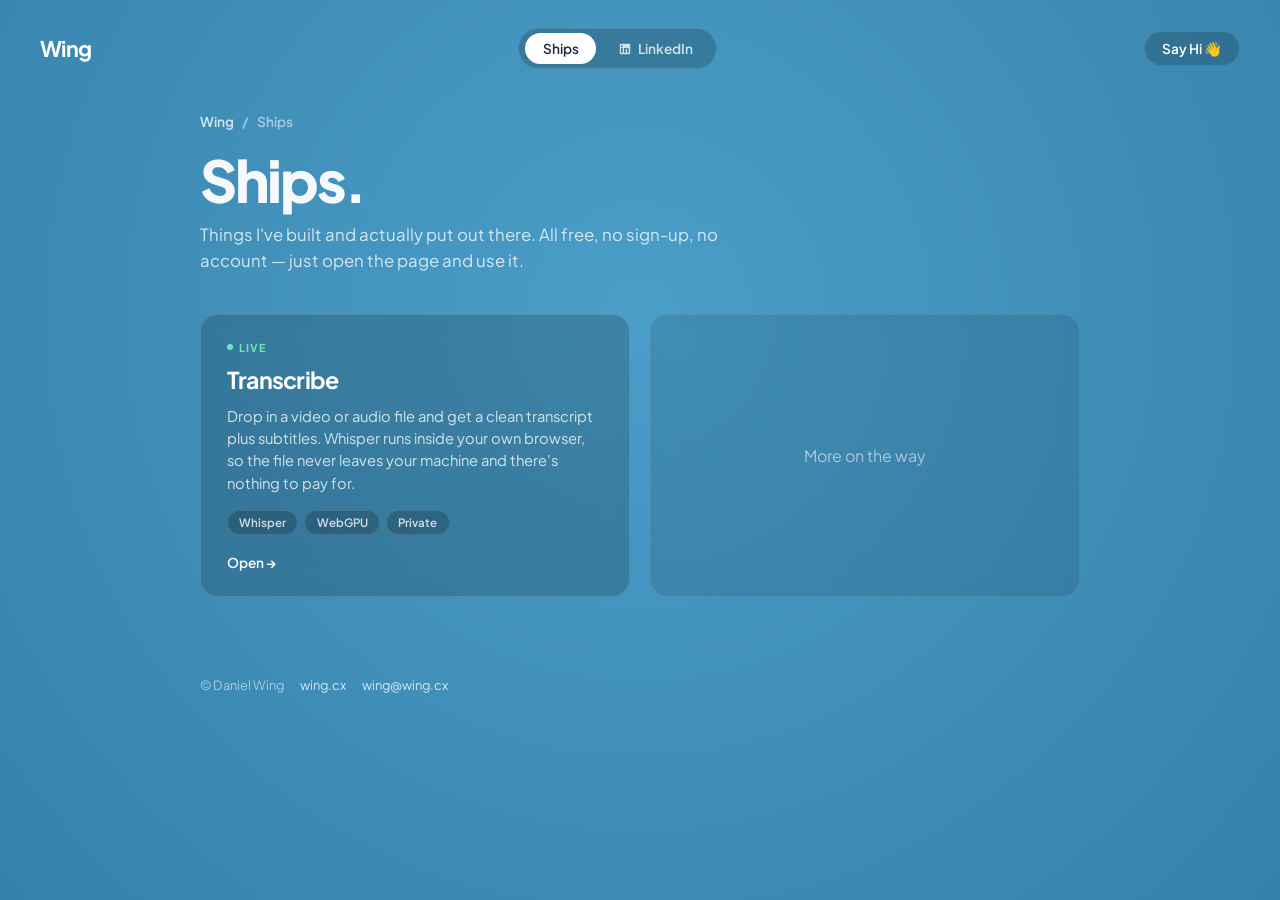
==== ships/index.html @ 35bdbf2f "Add /ships and Transcribe, the first one Introduces /ships as the shelf for shipped projects, and Tr" ====
<!DOCTYPE html>
<html lang="en">
<head>
  <meta charset="UTF-8" />
  <meta name="viewport" content="width=device-width, initial-scale=1.0" />
  <title>Ships — wing.cx</title>
  <meta name="description" content="Small, free tools Daniel Wing has built and shipped. No sign-ups, no accounts, no cost." />
  <link rel="canonical" href="https://wing.cx/ships" />
  <meta name="theme-color" content="#3681ab" />

  <link rel="icon" href="/favicon.svg" type="image/svg+xml" />
  <link rel="icon" href="/favicon-32.png" sizes="32x32" type="image/png" />
  <link rel="apple-touch-icon" href="/apple-touch-icon.png" />

  <meta property="og:type" content="website" />
  <meta property="og:site_name" content="wing.cx" />
  <meta property="og:url" content="https://wing.cx/ships" />
  <meta property="og:title" content="Ships — things I've built and put out there" />
  <meta property="og:description" content="Small, free tools Daniel Wing has built and shipped. No sign-ups, no accounts, no cost." />
  <meta property="og:image" content="https://wing.cx/og-image.jpg" />

  <link rel="preconnect" href="https://fonts.googleapis.com">
  <link rel="preconnect" href="https://fonts.gstatic.com" crossorigin>
  <link href="https://fonts.googleapis.com/css2?family=Plus+Jakarta+Sans:wght@400;500;600;700;800;900&display=swap" rel="stylesheet">
  <link rel="stylesheet" href="/assets/site.css">

  <style>
    .ships-grid {
      display: grid;
      grid-template-columns: repeat(auto-fill, minmax(300px, 1fr));
      gap: 1.25rem;
    }

    .ship-card {
      background: var(--panel-bg);
      border: 1px solid var(--pill-border);
      border-radius: var(--radius-panel);
      backdrop-filter: blur(12px);
      -webkit-backdrop-filter: blur(12px);
      padding: 1.6rem;
      text-decoration: none;
      color: inherit;
      display: flex;
      flex-direction: column;
      gap: 0.7rem;
      transition: all 0.2s ease;
    }

    a.ship-card:hover {
      transform: translateY(-3px);
      background: var(--pill-bg-hover);
      border-color: var(--border-strong);
    }

    .ship-card.is-empty {
      border-style: dashed;
      background: var(--panel-bg-soft);
      cursor: default;
      justify-content: center;
      align-items: center;
      text-align: center;
      min-height: 180px;
      color: var(--text-faint);
    }

    .ship-status {
      font-size: 0.68rem;
      font-weight: 700;
      letter-spacing: 0.1em;
      text-transform: uppercase;
      color: var(--ok);
      display: inline-flex;
      align-items: center;
      gap: 0.4rem;
    }

    .ship-status::before {
      content: '';
      width: 6px;
      height: 6px;
      border-radius: 50%;
      background: var(--ok);
    }

    .ship-name {
      font-size: 1.45rem;
      font-weight: 700;
      letter-spacing: -0.03em;
    }

    .ship-desc {
      font-size: 0.92rem;
      line-height: 1.5;
      color: var(--text-muted);
      flex-grow: 1;
    }

    .ship-tags {
      display: flex;
      flex-wrap: wrap;
      gap: 0.4rem;
      margin-top: 0.3rem;
    }

    .tag {
      font-size: 0.72rem;
      font-weight: 600;
      color: var(--text-muted);
      background: rgba(0, 0, 0, 0.2);
      border: 1px solid var(--pill-border);
      padding: 0.25rem 0.7rem;
      border-radius: var(--radius-pill);
    }

    .ship-open {
      font-size: 0.85rem;
      font-weight: 600;
      color: #ffffff;
      margin-top: 0.5rem;
    }

    a.ship-card:hover .ship-open .arrow {
      display: inline-block;
      transform: translateX(3px);
    }

    .ship-open .arrow { transition: transform 0.2s ease; }
  </style>
</head>
<body>

  <header class="site-header">
    <a href="/" class="brand">Wing</a>

    <nav class="nav-pill-center">
      <a href="/ships" class="nav-item is-active">Ships</a>
      <a href="https://www.linkedin.com/in/daniel-wing" target="_blank" rel="noopener noreferrer" class="nav-item">
        <svg viewBox="0 0 24 24">
          <path d="M19 3a2 2 0 0 1 2 2v14a2 2 0 0 1-2 2H5a2 2 0 0 1-2-2V5a2 2 0 0 1 2-2h14m-.5 15.5v-5.3a3.26 3.26 0 0 0-3.26-3.26c-.85 0-1.84.52-2.28 1.3v-1.11h-2.79v8.37h2.79v-4.93c0-.77.62-1.4 1.39-1.4a1.4 1.4 0 0 1 1.4 1.4v4.93h2.75M6.46 8.76a1.65 1.65 0 1 0 0-3.3 1.65 1.65 0 0 0 0 3.3m1.39 9.74v-8.37H5.07v8.37h2.78z"/>
        </svg>
        LinkedIn
      </a>
    </nav>

    <div class="nav-actions">
      <a href="mailto:wing@wing.cx" class="btn-sayhi">Say Hi 👋</a>
    </div>
  </header>

  <main class="page">
    <p class="breadcrumb"><a href="/">Wing</a> <span>/</span> <span>Ships</span></p>

    <h1 class="page-title">Ships.</h1>
    <p class="page-lede">
      Things I've built and actually put out there. All free, no sign-up, no account —
      just open the page and use it.
    </p>

    <div class="ships-grid">

      <a href="/ships/transcribe" class="ship-card">
        <span class="ship-status">Live</span>
        <h2 class="ship-name">Transcribe</h2>
        <p class="ship-desc">
          Drop in a video or audio file and get a clean transcript plus subtitles.
          Whisper runs inside your own browser, so the file never leaves your machine
          and there's nothing to pay for.
        </p>
        <div class="ship-tags">
          <span class="tag">Whisper</span>
          <span class="tag">WebGPU</span>
          <span class="tag">Private</span>
        </div>
        <p class="ship-open">Open <span class="arrow">→</span></p>
      </a>

      <div class="ship-card is-empty">
        <p>More on the way</p>
      </div>

    </div>
  </main>

  <footer class="site-footer">
    <span>© Daniel Wing</span>
    <a href="/">wing.cx</a>
    <a href="mailto:wing@wing.cx">wing@wing.cx</a>
  </footer>

</body>
</html>
---- assets/site.css ----
/* wing.cx shared shell — tokens, page chrome, and the pill/panel idiom.
   The homepage keeps its own inline CSS; this file dresses /ships and
   everything that lives under it. Keep the tokens below in sync with
   index.html if the palette ever moves. */

:root {
  --bg-top: #4a9ec8;
  --bg-bottom: #3681ab;

  --text-main: #ffffff;
  --text-muted: rgba(255, 255, 255, 0.78);
  --text-faint: rgba(255, 255, 255, 0.55);

  --pill-bg: rgba(0, 0, 0, 0.18);
  --pill-border: rgba(255, 255, 255, 0.12);
  --pill-bg-hover: rgba(0, 0, 0, 0.26);
  --border-strong: rgba(255, 255, 255, 0.25);

  --panel-bg: rgba(0, 0, 0, 0.16);
  --panel-bg-soft: rgba(0, 0, 0, 0.10);
  --ink: #111827;

  --ok: #6ee7b7;
  --warn: #fcd34d;
  --bad: #fca5a5;

  --radius-panel: 18px;
  --radius-pill: 9999px;
}

* {
  box-sizing: border-box;
  margin: 0;
  padding: 0;
}

body {
  background: var(--bg-bottom);
  color: var(--text-main);
  font-family: 'Plus Jakarta Sans', -apple-system, BlinkMacSystemFont, sans-serif;
  min-height: 100vh;
  overflow-x: hidden;
  -webkit-font-smoothing: antialiased;
}

/* Fixed so the gradient doesn't stretch or tile on long, scrolling pages. */
body::before {
  content: '';
  position: fixed;
  inset: 0;
  background: radial-gradient(circle at 50% 35%, var(--bg-top) 0%, var(--bg-bottom) 100%);
  z-index: -1;
}

a { color: inherit; }

/* ---------- Header ---------- */

.site-header {
  position: relative;
  z-index: 20;
  width: 100%;
  padding: 1.75rem 2.5rem;
  display: flex;
  justify-content: space-between;
  align-items: center;
  gap: 1rem;
}

.brand {
  font-weight: 700;
  font-size: 1.35rem;
  color: var(--text-main);
  text-decoration: none;
  letter-spacing: -0.03em;
}

.nav-pill-center {
  display: flex;
  background: var(--pill-bg);
  backdrop-filter: blur(12px);
  -webkit-backdrop-filter: blur(12px);
  border: 1px solid var(--pill-border);
  border-radius: var(--radius-pill);
  padding: 4px 6px;
  align-items: center;
  gap: 4px;
}

.nav-item {
  color: var(--text-muted);
  text-decoration: none;
  font-size: 0.85rem;
  font-weight: 600;
  padding: 0.45rem 1.1rem;
  border-radius: var(--radius-pill);
  transition: all 0.2s ease;
  display: inline-flex;
  align-items: center;
  gap: 0.35rem;
}

.nav-item:hover { color: #ffffff; }

.nav-item.is-active {
  background: #ffffff;
  color: #1e293b;
}

.nav-item svg {
  width: 14px;
  height: 14px;
  fill: currentColor;
}

.nav-actions {
  display: flex;
  align-items: center;
  gap: 0.75rem;
}

.btn-sayhi {
  background: var(--pill-bg);
  border: 1px solid var(--pill-border);
  color: var(--text-main);
  padding: 0.5rem 1.1rem;
  border-radius: var(--radius-pill);
  font-size: 0.85rem;
  font-weight: 600;
  text-decoration: none;
  backdrop-filter: blur(8px);
  transition: all 0.2s ease;
  white-space: nowrap;
}

.btn-sayhi:hover { background: rgba(255, 255, 255, 0.12); }

/* ---------- Page shell ---------- */

.page {
  max-width: 960px;
  margin: 0 auto;
  padding: 1rem 2.5rem 5rem 2.5rem;
}

.breadcrumb {
  font-size: 0.85rem;
  font-weight: 600;
  color: var(--text-faint);
  margin-bottom: 1.25rem;
  display: flex;
  align-items: center;
  gap: 0.5rem;
}

.breadcrumb a {
  color: var(--text-muted);
  text-decoration: none;
  transition: color 0.2s ease;
}

.breadcrumb a:hover { color: #ffffff; }

.page-title {
  font-size: clamp(2.4rem, 5vw, 3.6rem);
  font-weight: 800;
  line-height: 1.04;
  letter-spacing: -0.04em;
  color: rgba(255, 255, 255, 0.95);
  margin-bottom: 0.75rem;
}

.page-lede {
  font-size: 1.05rem;
  line-height: 1.55;
  color: var(--text-muted);
  max-width: 560px;
  margin-bottom: 2.5rem;
}

/* ---------- Panels ---------- */

.panel {
  background: var(--panel-bg);
  border: 1px solid var(--pill-border);
  border-radius: var(--radius-panel);
  backdrop-filter: blur(12px);
  -webkit-backdrop-filter: blur(12px);
  padding: 1.5rem;
}

.section-label {
  font-size: 0.72rem;
  font-weight: 700;
  letter-spacing: 0.1em;
  text-transform: uppercase;
  color: var(--text-faint);
  margin-bottom: 0.9rem;
}

/* ---------- Buttons ---------- */

.btn-primary {
  background: rgba(255, 255, 255, 0.95);
  color: var(--ink);
  border: none;
  padding: 0.75rem 1.5rem;
  border-radius: var(--radius-pill);
  font-family: inherit;
  font-weight: 600;
  font-size: 0.9rem;
  text-decoration: none;
  cursor: pointer;
  transition: all 0.2s ease;
  display: inline-flex;
  align-items: center;
  justify-content: center;
  gap: 0.45rem;
}

.btn-primary:hover:not(:disabled) {
  background: #ffffff;
  transform: translateY(-1px);
}

.btn-primary:disabled {
  opacity: 0.45;
  cursor: not-allowed;
}

.btn-secondary {
  background: var(--pill-bg);
  border: 1px solid var(--pill-border);
  color: #ffffff;
  padding: 0.7rem 1.3rem;
  border-radius: var(--radius-pill);
  font-family: inherit;
  font-weight: 600;
  font-size: 0.88rem;
  text-decoration: none;
  cursor: pointer;
  backdrop-filter: blur(8px);
  transition: all 0.2s ease;
  display: inline-flex;
  align-items: center;
  justify-content: center;
  gap: 0.45rem;
}

.btn-secondary:hover:not(:disabled) {
  background: var(--pill-bg-hover);
  border-color: var(--border-strong);
}

.btn-secondary:disabled {
  opacity: 0.4;
  cursor: not-allowed;
}

.btn-secondary svg,
.btn-primary svg {
  width: 15px;
  height: 15px;
  fill: currentColor;
}

/* ---------- Footer ---------- */

.site-footer {
  max-width: 960px;
  margin: 0 auto;
  padding: 0 2.5rem 3rem 2.5rem;
  font-size: 0.8rem;
  color: var(--text-faint);
  display: flex;
  gap: 1rem;
  flex-wrap: wrap;
  align-items: center;
}

.site-footer a {
  color: var(--text-muted);
  text-decoration: none;
}

.site-footer a:hover { color: #ffffff; }

@media (max-width: 900px) {
  .site-header { padding: 1.25rem 1.25rem; }
  .nav-pill-center { display: none; }
  .page { padding: 0.5rem 1.25rem 4rem 1.25rem; }
  .site-footer { padding: 0 1.25rem 2.5rem 1.25rem; }
  .panel { padding: 1.15rem; }
}
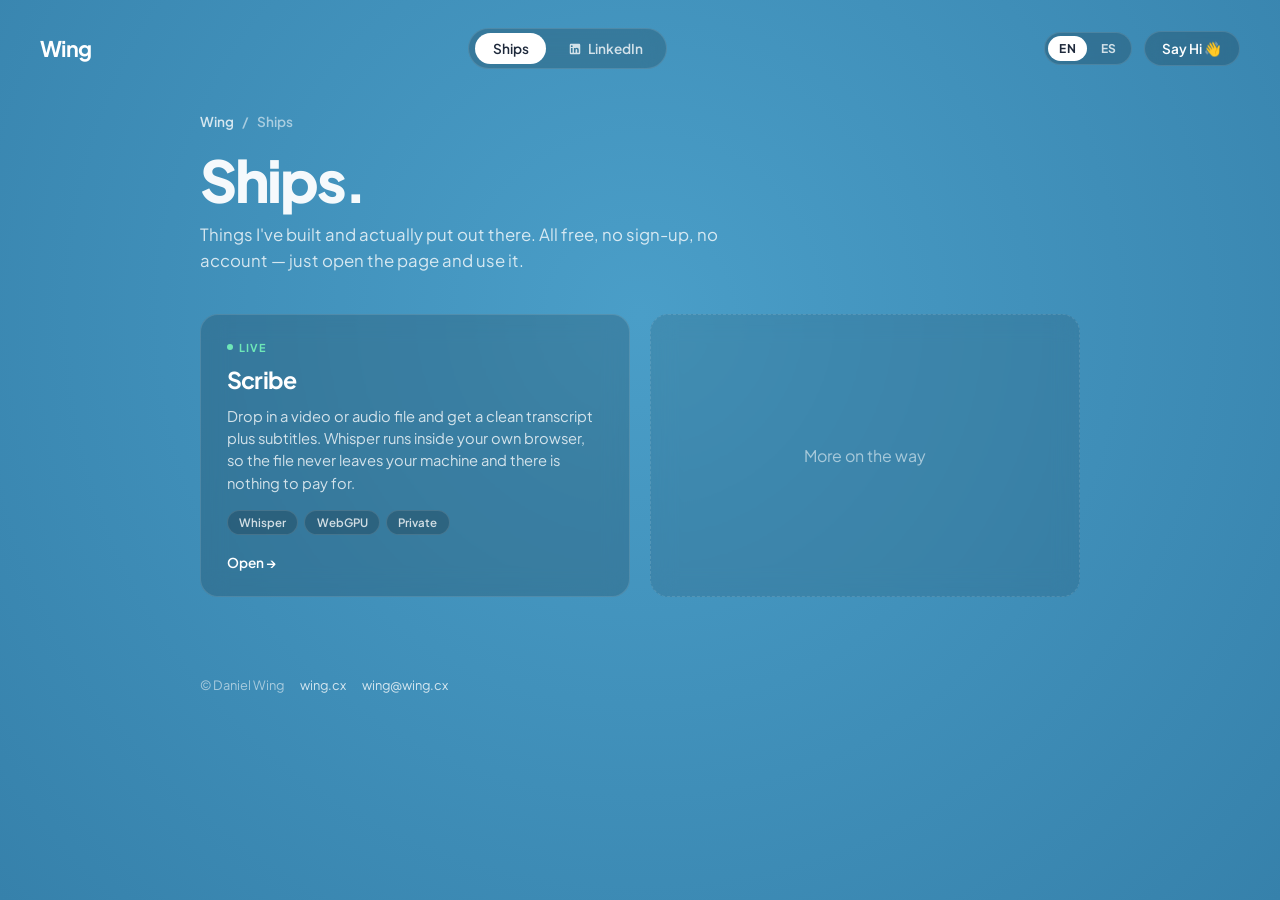
==== commit b7eb57f8: "Rename to Scribe, add Spanish, and pin the header Three changes.  The tool is now Scribe rather than" ====
--- a/ships/index.html
+++ b/ships/index.html
@@ -6,6 +6,8 @@
   <title>Ships — wing.cx</title>
   <meta name="description" content="Small, free tools Daniel Wing has built and shipped. No sign-ups, no accounts, no cost." />
   <link rel="canonical" href="https://wing.cx/ships" />
+  <link rel="alternate" hreflang="en" href="https://wing.cx/ships?lang=en" />
+  <link rel="alternate" hreflang="es" href="https://wing.cx/ships?lang=es" />
   <meta name="theme-color" content="#3681ab" />
 
   <link rel="icon" href="/favicon.svg" type="image/svg+xml" />
@@ -23,6 +25,8 @@
   <link rel="preconnect" href="https://fonts.gstatic.com" crossorigin>
   <link href="https://fonts.googleapis.com/css2?family=Plus+Jakarta+Sans:wght@400;500;600;700;800;900&display=swap" rel="stylesheet">
   <link rel="stylesheet" href="/assets/site.css">
+  <script src="/assets/i18n.js" defer></script>
+  <script src="/assets/site.js" defer></script>
 
   <style>
     .ships-grid {
@@ -133,35 +137,39 @@
     <a href="/" class="brand">Wing</a>
 
     <nav class="nav-pill-center">
-      <a href="/ships" class="nav-item is-active">Ships</a>
+      <a href="/ships" class="nav-item is-active" data-i18n="nav.ships">Ships</a>
       <a href="https://www.linkedin.com/in/daniel-wing" target="_blank" rel="noopener noreferrer" class="nav-item">
         <svg viewBox="0 0 24 24">
           <path d="M19 3a2 2 0 0 1 2 2v14a2 2 0 0 1-2 2H5a2 2 0 0 1-2-2V5a2 2 0 0 1 2-2h14m-.5 15.5v-5.3a3.26 3.26 0 0 0-3.26-3.26c-.85 0-1.84.52-2.28 1.3v-1.11h-2.79v8.37h2.79v-4.93c0-.77.62-1.4 1.39-1.4a1.4 1.4 0 0 1 1.4 1.4v4.93h2.75M6.46 8.76a1.65 1.65 0 1 0 0-3.3 1.65 1.65 0 0 0 0 3.3m1.39 9.74v-8.37H5.07v8.37h2.78z"/>
         </svg>
-        LinkedIn
+        <span data-i18n="nav.linkedin">LinkedIn</span>
       </a>
     </nav>
 
     <div class="nav-actions">
-      <a href="mailto:wing@wing.cx" class="btn-sayhi">Say Hi 👋</a>
+      <div class="lang-toggle" role="group" data-i18n-label="lang.label" aria-label="Language">
+        <button type="button" class="lang-opt" data-lang="en">EN</button>
+        <button type="button" class="lang-opt" data-lang="es">ES</button>
+      </div>
+      <a href="mailto:wing@wing.cx" class="btn-sayhi"><span class="sayhi-text" data-i18n="nav.sayhi">Say Hi</span> <span aria-hidden="true">👋</span></a>
     </div>
   </header>
 
   <main class="page">
-    <p class="breadcrumb"><a href="/">Wing</a> <span>/</span> <span>Ships</span></p>
+    <p class="breadcrumb"><a href="/">Wing</a> <span>/</span> <span data-i18n="nav.ships">Ships</span></p>
 
-    <h1 class="page-title">Ships.</h1>
-    <p class="page-lede">
+    <h1 class="page-title" data-i18n="ships.h1">Ships.</h1>
+    <p class="page-lede" data-i18n="ships.lede">
       Things I've built and actually put out there. All free, no sign-up, no account —
       just open the page and use it.
     </p>
 
     <div class="ships-grid">
 
-      <a href="/ships/transcribe" class="ship-card">
-        <span class="ship-status">Live</span>
-        <h2 class="ship-name">Transcribe</h2>
-        <p class="ship-desc">
+      <a href="/ships/scribe" class="ship-card">
+        <span class="ship-status" data-i18n="ships.status.live">Live</span>
+        <h2 class="ship-name" data-i18n="ships.scribe.name">Scribe</h2>
+        <p class="ship-desc" data-i18n="ships.scribe.desc">
           Drop in a video or audio file and get a clean transcript plus subtitles.
           Whisper runs inside your own browser, so the file never leaves your machine
           and there's nothing to pay for.
@@ -169,20 +177,20 @@
         <div class="ship-tags">
           <span class="tag">Whisper</span>
           <span class="tag">WebGPU</span>
-          <span class="tag">Private</span>
+          <span class="tag" data-i18n="ships.scribe.tag3">Private</span>
         </div>
-        <p class="ship-open">Open <span class="arrow">→</span></p>
+        <p class="ship-open"><span data-i18n="ships.open">Open</span> <span class="arrow">→</span></p>
       </a>
 
       <div class="ship-card is-empty">
-        <p>More on the way</p>
+        <p data-i18n="ships.more">More on the way</p>
       </div>
 
     </div>
   </main>
 
   <footer class="site-footer">
-    <span>© Daniel Wing</span>
+    <span data-i18n="footer.copyright">© Daniel Wing</span>
     <a href="/">wing.cx</a>
     <a href="mailto:wing@wing.cx">wing@wing.cx</a>
   </footer>
--- a/assets/site.css
+++ b/assets/site.css
@@ -56,15 +56,29 @@
 
 /* ---------- Header ---------- */
 
+/* Pinned, so navigation is reachable from anywhere on a long page without
+   scrolling back to the top. The blur only appears once the page has moved,
+   otherwise it sits as a visible band over the hero. */
 .site-header {
-  position: relative;
-  z-index: 20;
+  position: sticky;
+  top: 0;
+  z-index: 40;
   width: 100%;
   padding: 1.75rem 2.5rem;
   display: flex;
   justify-content: space-between;
   align-items: center;
   gap: 1rem;
+  transition: background 0.25s ease, backdrop-filter 0.25s ease, padding 0.25s ease;
+}
+
+.site-header.is-stuck {
+  background: rgba(38, 96, 128, 0.72);
+  backdrop-filter: blur(14px) saturate(140%);
+  -webkit-backdrop-filter: blur(14px) saturate(140%);
+  border-bottom: 1px solid rgba(255, 255, 255, 0.10);
+  padding-top: 0.9rem;
+  padding-bottom: 0.9rem;
 }
 
 .brand {
@@ -134,6 +148,40 @@
 }
 
 .btn-sayhi:hover { background: rgba(255, 255, 255, 0.12); }
+
+/* ---------- Language toggle ---------- */
+
+.lang-toggle {
+  display: inline-flex;
+  gap: 2px;
+  background: var(--pill-bg);
+  border: 1px solid var(--pill-border);
+  border-radius: var(--radius-pill);
+  padding: 3px;
+  backdrop-filter: blur(8px);
+  -webkit-backdrop-filter: blur(8px);
+}
+
+.lang-opt {
+  background: transparent;
+  border: none;
+  color: var(--text-muted);
+  font-family: inherit;
+  font-size: 0.75rem;
+  font-weight: 700;
+  letter-spacing: 0.04em;
+  padding: 0.32rem 0.7rem;
+  border-radius: var(--radius-pill);
+  cursor: pointer;
+  transition: all 0.2s ease;
+}
+
+.lang-opt:hover { color: #ffffff; }
+
+.lang-opt.is-active {
+  background: #ffffff;
+  color: #1e293b;
+}
 
 /* ---------- Page shell ---------- */
 
@@ -286,9 +334,28 @@
 .site-footer a:hover { color: #ffffff; }
 
 @media (max-width: 900px) {
-  .site-header { padding: 1.25rem 1.25rem; }
-  .nav-pill-center { display: none; }
+  .site-header { padding: 1.25rem 1rem; gap: 0.5rem; }
+  .site-header.is-stuck { padding-top: 0.7rem; padding-bottom: 0.7rem; }
+
+  /* Kept visible: with a pinned header this is the way back, so hiding it
+     would defeat the point. Trimmed down to fit instead. */
+  .nav-pill-center { padding: 3px 4px; gap: 2px; }
+  .nav-item { padding: 0.4rem 0.75rem; font-size: 0.8rem; }
+
+  .brand { font-size: 1.15rem; }
+  .btn-sayhi { padding: 0.45rem 0.8rem; font-size: 0.8rem; }
   .page { padding: 0.5rem 1.25rem 4rem 1.25rem; }
   .site-footer { padding: 0 1.25rem 2.5rem 1.25rem; }
   .panel { padding: 1.15rem; }
 }
+
+/* Below this width the three header groups no longer fit side by side.
+   Navigation and the language switch keep their labels; the two links that
+   also exist elsewhere on the page shrink to their icons. */
+@media (max-width: 620px) {
+  .nav-item > span { display: none; }
+  .nav-item svg { width: 16px; height: 16px; }
+  .sayhi-text { display: none; }
+  .btn-sayhi { padding: 0.45rem 0.7rem; }
+  .lang-opt { padding: 0.3rem 0.55rem; font-size: 0.72rem; }
+}
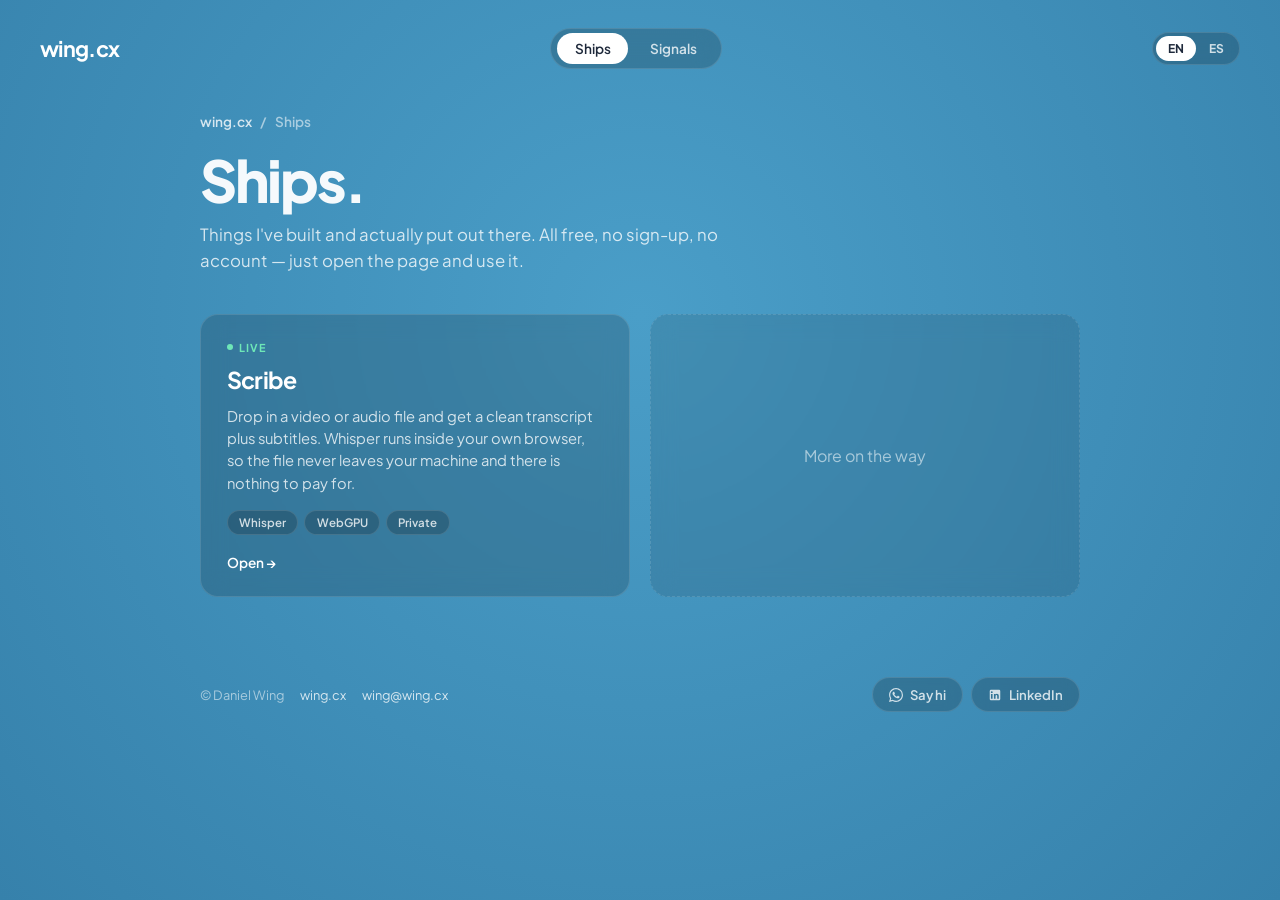
==== commit 3d119875: "Move contact out of the header and down the page The header carried five controls and needed a wrapp" ====
--- a/ships/index.html
+++ b/ships/index.html
@@ -28,122 +28,15 @@
   <script src="/assets/i18n.js" defer></script>
   <script src="/assets/site.js" defer></script>
 
-  <style>
-    .ships-grid {
-      display: grid;
-      grid-template-columns: repeat(auto-fill, minmax(300px, 1fr));
-      gap: 1.25rem;
-    }
-
-    .ship-card {
-      background: var(--panel-bg);
-      border: 1px solid var(--pill-border);
-      border-radius: var(--radius-panel);
-      backdrop-filter: blur(12px);
-      -webkit-backdrop-filter: blur(12px);
-      padding: 1.6rem;
-      text-decoration: none;
-      color: inherit;
-      display: flex;
-      flex-direction: column;
-      gap: 0.7rem;
-      transition: all 0.2s ease;
-    }
-
-    a.ship-card:hover {
-      transform: translateY(-3px);
-      background: var(--pill-bg-hover);
-      border-color: var(--border-strong);
-    }
-
-    .ship-card.is-empty {
-      border-style: dashed;
-      background: var(--panel-bg-soft);
-      cursor: default;
-      justify-content: center;
-      align-items: center;
-      text-align: center;
-      min-height: 180px;
-      color: var(--text-faint);
-    }
-
-    .ship-status {
-      font-size: 0.68rem;
-      font-weight: 700;
-      letter-spacing: 0.1em;
-      text-transform: uppercase;
-      color: var(--ok);
-      display: inline-flex;
-      align-items: center;
-      gap: 0.4rem;
-    }
-
-    .ship-status::before {
-      content: '';
-      width: 6px;
-      height: 6px;
-      border-radius: 50%;
-      background: var(--ok);
-    }
-
-    .ship-name {
-      font-size: 1.45rem;
-      font-weight: 700;
-      letter-spacing: -0.03em;
-    }
-
-    .ship-desc {
-      font-size: 0.92rem;
-      line-height: 1.5;
-      color: var(--text-muted);
-      flex-grow: 1;
-    }
-
-    .ship-tags {
-      display: flex;
-      flex-wrap: wrap;
-      gap: 0.4rem;
-      margin-top: 0.3rem;
-    }
-
-    .tag {
-      font-size: 0.72rem;
-      font-weight: 600;
-      color: var(--text-muted);
-      background: rgba(0, 0, 0, 0.2);
-      border: 1px solid var(--pill-border);
-      padding: 0.25rem 0.7rem;
-      border-radius: var(--radius-pill);
-    }
-
-    .ship-open {
-      font-size: 0.85rem;
-      font-weight: 600;
-      color: #ffffff;
-      margin-top: 0.5rem;
-    }
-
-    a.ship-card:hover .ship-open .arrow {
-      display: inline-block;
-      transform: translateX(3px);
-    }
-
-    .ship-open .arrow { transition: transform 0.2s ease; }
-  </style>
 </head>
 <body>
 
   <header class="site-header">
-    <a href="/" class="brand">Wing</a>
+    <a href="/" class="brand">wing.cx</a>
 
     <nav class="nav-pill-center">
       <a href="/ships" class="nav-item is-active" data-i18n="nav.ships">Ships</a>
-      <a href="https://www.linkedin.com/in/daniel-wing" target="_blank" rel="noopener noreferrer" class="nav-item">
-        <svg viewBox="0 0 24 24">
-          <path d="M19 3a2 2 0 0 1 2 2v14a2 2 0 0 1-2 2H5a2 2 0 0 1-2-2V5a2 2 0 0 1 2-2h14m-.5 15.5v-5.3a3.26 3.26 0 0 0-3.26-3.26c-.85 0-1.84.52-2.28 1.3v-1.11h-2.79v8.37h2.79v-4.93c0-.77.62-1.4 1.39-1.4a1.4 1.4 0 0 1 1.4 1.4v4.93h2.75M6.46 8.76a1.65 1.65 0 1 0 0-3.3 1.65 1.65 0 0 0 0 3.3m1.39 9.74v-8.37H5.07v8.37h2.78z"/>
-        </svg>
-        <span data-i18n="nav.linkedin">LinkedIn</span>
-      </a>
+      <a href="/signals" class="nav-item" data-i18n="nav.signals">Signals</a>
     </nav>
 
     <div class="nav-actions">
@@ -151,12 +44,11 @@
         <button type="button" class="lang-opt" data-lang="en">EN</button>
         <button type="button" class="lang-opt" data-lang="es">ES</button>
       </div>
-      <a href="mailto:wing@wing.cx" class="btn-sayhi"><span class="sayhi-text" data-i18n="nav.sayhi">Say Hi</span> <span aria-hidden="true">👋</span></a>
     </div>
   </header>
 
   <main class="page">
-    <p class="breadcrumb"><a href="/">Wing</a> <span>/</span> <span data-i18n="nav.ships">Ships</span></p>
+    <p class="breadcrumb"><a href="/">wing.cx</a> <span>/</span> <span data-i18n="nav.ships">Ships</span></p>
 
     <h1 class="page-title" data-i18n="ships.h1">Ships.</h1>
     <p class="page-lede" data-i18n="ships.lede">
@@ -164,25 +56,25 @@
       just open the page and use it.
     </p>
 
-    <div class="ships-grid">
+    <div class="card-grid">
 
-      <a href="/ships/scribe" class="ship-card">
-        <span class="ship-status" data-i18n="ships.status.live">Live</span>
-        <h2 class="ship-name" data-i18n="ships.scribe.name">Scribe</h2>
-        <p class="ship-desc" data-i18n="ships.scribe.desc">
+      <a href="/ships/scribe" class="card">
+        <span class="card-status" data-i18n="ships.status.live">Live</span>
+        <h2 class="card-name" data-i18n="ships.scribe.name">Scribe</h2>
+        <p class="card-desc" data-i18n="ships.scribe.desc">
           Drop in a video or audio file and get a clean transcript plus subtitles.
           Whisper runs inside your own browser, so the file never leaves your machine
           and there's nothing to pay for.
         </p>
-        <div class="ship-tags">
+        <div class="card-tags">
           <span class="tag">Whisper</span>
           <span class="tag">WebGPU</span>
           <span class="tag" data-i18n="ships.scribe.tag3">Private</span>
         </div>
-        <p class="ship-open"><span data-i18n="ships.open">Open</span> <span class="arrow">→</span></p>
+        <p class="card-open"><span data-i18n="ships.open">Open</span> <span class="arrow">→</span></p>
       </a>
 
-      <div class="ship-card is-empty">
+      <div class="card is-empty">
         <p data-i18n="ships.more">More on the way</p>
       </div>
 
@@ -193,6 +85,17 @@
     <span data-i18n="footer.copyright">© Daniel Wing</span>
     <a href="/">wing.cx</a>
     <a href="mailto:wing@wing.cx">wing@wing.cx</a>
+
+    <div class="footer-actions">
+      <a href="https://wa.me/REDACTED" target="_blank" rel="noopener noreferrer" class="btn-secondary btn-sm">
+          <svg viewBox="0 0 24 24" aria-hidden="true"><path d="M17.472 14.382c-.297-.149-1.758-.867-2.03-.967-.273-.099-.471-.148-.67.15-.197.297-.767.966-.94 1.164-.173.199-.347.223-.644.075-.297-.15-1.255-.463-2.39-1.475-.883-.788-1.48-1.761-1.653-2.059-.173-.297-.018-.458.13-.606.134-.133.298-.347.446-.52.149-.174.198-.298.298-.497.099-.198.05-.371-.025-.52-.075-.149-.669-1.612-.916-2.207-.242-.579-.487-.5-.669-.51a12.8 12.8 0 0 0-.57-.01c-.198 0-.52.074-.792.372-.272.297-1.04 1.016-1.04 2.479 0 1.462 1.065 2.875 1.213 3.074.149.198 2.096 3.2 5.077 4.487.709.306 1.262.489 1.694.625.712.227 1.36.195 1.872.118.571-.085 1.758-.719 2.006-1.413.248-.694.248-1.289.173-1.413-.074-.124-.272-.198-.57-.347m-5.421 7.403h-.004a9.87 9.87 0 0 1-5.031-1.378l-.361-.214-3.741.982.998-3.648-.235-.374a9.86 9.86 0 0 1-1.51-5.26c.001-5.45 4.436-9.884 9.888-9.884 2.64 0 5.122 1.03 6.988 2.898a9.825 9.825 0 0 1 2.893 6.994c-.003 5.45-4.437 9.884-9.885 9.884m8.413-18.297A11.815 11.815 0 0 0 12.05 0C5.495 0 .16 5.335.157 11.892c0 2.096.547 4.142 1.588 5.945L.057 24l6.305-1.654a11.882 11.882 0 0 0 5.683 1.448h.005c6.554 0 11.89-5.335 11.893-11.893a11.821 11.821 0 0 0-3.48-8.413Z"/></svg>
+          <span data-i18n="nav.sayhi">Say hi</span>
+        </a>
+        <a href="https://www.linkedin.com/in/daniel-wing" target="_blank" rel="noopener noreferrer" class="btn-secondary btn-sm">
+          <svg viewBox="0 0 24 24" aria-hidden="true"><path d="M19 3a2 2 0 0 1 2 2v14a2 2 0 0 1-2 2H5a2 2 0 0 1-2-2V5a2 2 0 0 1 2-2h14m-.5 15.5v-5.3a3.26 3.26 0 0 0-3.26-3.26c-.85 0-1.84.52-2.28 1.3v-1.11h-2.79v8.37h2.79v-4.93c0-.77.62-1.4 1.39-1.4a1.4 1.4 0 0 1 1.4 1.4v4.93h2.75M6.46 8.76a1.65 1.65 0 1 0 0-3.3 1.65 1.65 0 0 0 0 3.3m1.39 9.74v-8.37H5.07v8.37h2.78z"/></svg>
+          <span data-i18n="nav.linkedin">LinkedIn</span>
+        </a>
+    </div>
   </footer>
 
 </body>
--- a/assets/site.css
+++ b/assets/site.css
@@ -57,8 +57,8 @@
 /* ---------- Header ---------- */
 
 /* Pinned, so navigation is reachable from anywhere on a long page without
-   scrolling back to the top. The blur only appears once the page has moved,
-   otherwise it sits as a visible band over the hero. */
+   scrolling back to the top. Deliberately no background band: the items float
+   over the page and each pill already carries its own translucent backing. */
 .site-header {
   position: sticky;
   top: 0;
@@ -69,16 +69,6 @@
   justify-content: space-between;
   align-items: center;
   gap: 1rem;
-  transition: background 0.25s ease, backdrop-filter 0.25s ease, padding 0.25s ease;
-}
-
-.site-header.is-stuck {
-  background: rgba(38, 96, 128, 0.72);
-  backdrop-filter: blur(14px) saturate(140%);
-  -webkit-backdrop-filter: blur(14px) saturate(140%);
-  border-bottom: 1px solid rgba(255, 255, 255, 0.10);
-  padding-top: 0.9rem;
-  padding-bottom: 0.9rem;
 }
 
 .brand {
@@ -132,22 +122,6 @@
   align-items: center;
   gap: 0.75rem;
 }
-
-.btn-sayhi {
-  background: var(--pill-bg);
-  border: 1px solid var(--pill-border);
-  color: var(--text-main);
-  padding: 0.5rem 1.1rem;
-  border-radius: var(--radius-pill);
-  font-size: 0.85rem;
-  font-weight: 600;
-  text-decoration: none;
-  backdrop-filter: blur(8px);
-  transition: all 0.2s ease;
-  white-space: nowrap;
-}
-
-.btn-sayhi:hover { background: rgba(255, 255, 255, 0.12); }
 
 /* ---------- Language toggle ---------- */
 
@@ -333,9 +307,24 @@
 
 .site-footer a:hover { color: #ffffff; }
 
+/* Contact lives at the bottom of the page rather than in the header, so the
+   header stays down to brand + nav + language and fits any translation. */
+.footer-actions {
+  margin-left: auto;
+  display: flex;
+  align-items: center;
+  gap: 0.5rem;
+}
+
+.btn-sm {
+  padding: 0.5rem 1rem;
+  font-size: 0.82rem;
+}
+
+.btn-sm svg { width: 14px; height: 14px; }
+
 @media (max-width: 900px) {
   .site-header { padding: 1.25rem 1rem; gap: 0.5rem; }
-  .site-header.is-stuck { padding-top: 0.7rem; padding-bottom: 0.7rem; }
 
   /* Kept visible: with a pinned header this is the way back, so hiding it
      would defeat the point. Trimmed down to fit instead. */
@@ -343,7 +332,7 @@
   .nav-item { padding: 0.4rem 0.75rem; font-size: 0.8rem; }
 
   .brand { font-size: 1.15rem; }
-  .btn-sayhi { padding: 0.45rem 0.8rem; font-size: 0.8rem; }
+  .nav-actions { gap: 0.5rem; }
   .page { padding: 0.5rem 1.25rem 4rem 1.25rem; }
   .site-footer { padding: 0 1.25rem 2.5rem 1.25rem; }
   .panel { padding: 1.15rem; }
@@ -353,9 +342,124 @@
    Navigation and the language switch keep their labels; the two links that
    also exist elsewhere on the page shrink to their icons. */
 @media (max-width: 620px) {
+  /* Only three things left up here - brand, nav, language - so one row is
+     comfortable even with the longer Spanish labels. */
+  .site-header { padding: 1rem 0.9rem; gap: 0.5rem; }
+  .brand { font-size: 1.05rem; }
+
+  .nav-pill-center { padding: 3px 4px; gap: 2px; }
+  .nav-item { padding: 0.4rem 0.85rem; font-size: 0.8rem; }
   .nav-item > span { display: none; }
   .nav-item svg { width: 16px; height: 16px; }
-  .sayhi-text { display: none; }
-  .btn-sayhi { padding: 0.45rem 0.7rem; }
+
   .lang-opt { padding: 0.3rem 0.55rem; font-size: 0.72rem; }
-}
+
+  /* Contact buttons wrap under the CTA rather than squeezing onto one line. */
+  .footer-actions { margin-left: 0; }
+}
+
+/* ---------- Cards ----------
+   The grid used by /ships and /signals. Same idiom either way: a status dot,
+   a name, a description, optional tags, and an "open" affordance. Kept here
+   rather than inline on each page so the two sections cannot drift apart. */
+
+.card-grid {
+  display: grid;
+  grid-template-columns: repeat(auto-fill, minmax(300px, 1fr));
+  gap: 1.25rem;
+}
+
+.card {
+  background: var(--panel-bg);
+  border: 1px solid var(--pill-border);
+  border-radius: var(--radius-panel);
+  backdrop-filter: blur(12px);
+  -webkit-backdrop-filter: blur(12px);
+  padding: 1.6rem;
+  text-decoration: none;
+  color: inherit;
+  display: flex;
+  flex-direction: column;
+  gap: 0.7rem;
+  transition: all 0.2s ease;
+}
+
+a.card:hover {
+  transform: translateY(-3px);
+  background: var(--pill-bg-hover);
+  border-color: var(--border-strong);
+}
+
+.card.is-empty {
+  border-style: dashed;
+  background: var(--panel-bg-soft);
+  cursor: default;
+  justify-content: center;
+  align-items: center;
+  text-align: center;
+  min-height: 180px;
+  color: var(--text-faint);
+}
+
+.card-status {
+  font-size: 0.68rem;
+  font-weight: 700;
+  letter-spacing: 0.1em;
+  text-transform: uppercase;
+  color: var(--ok);
+  display: inline-flex;
+  align-items: center;
+  gap: 0.4rem;
+}
+
+.card-status::before {
+  content: '';
+  width: 6px;
+  height: 6px;
+  border-radius: 50%;
+  background: var(--ok);
+}
+
+.card-name {
+  font-size: 1.45rem;
+  font-weight: 700;
+  letter-spacing: -0.03em;
+}
+
+.card-desc {
+  font-size: 0.92rem;
+  line-height: 1.5;
+  color: var(--text-muted);
+  flex-grow: 1;
+}
+
+.card-tags {
+  display: flex;
+  flex-wrap: wrap;
+  gap: 0.4rem;
+  margin-top: 0.3rem;
+}
+
+.tag {
+  font-size: 0.72rem;
+  font-weight: 600;
+  color: var(--text-muted);
+  background: rgba(0, 0, 0, 0.2);
+  border: 1px solid var(--pill-border);
+  padding: 0.25rem 0.7rem;
+  border-radius: var(--radius-pill);
+}
+
+.card-open {
+  font-size: 0.85rem;
+  font-weight: 600;
+  color: #ffffff;
+  margin-top: 0.5rem;
+}
+
+a.card:hover .card-open .arrow {
+  display: inline-block;
+  transform: translateX(3px);
+}
+
+.card-open .arrow { transition: transform 0.2s ease; }
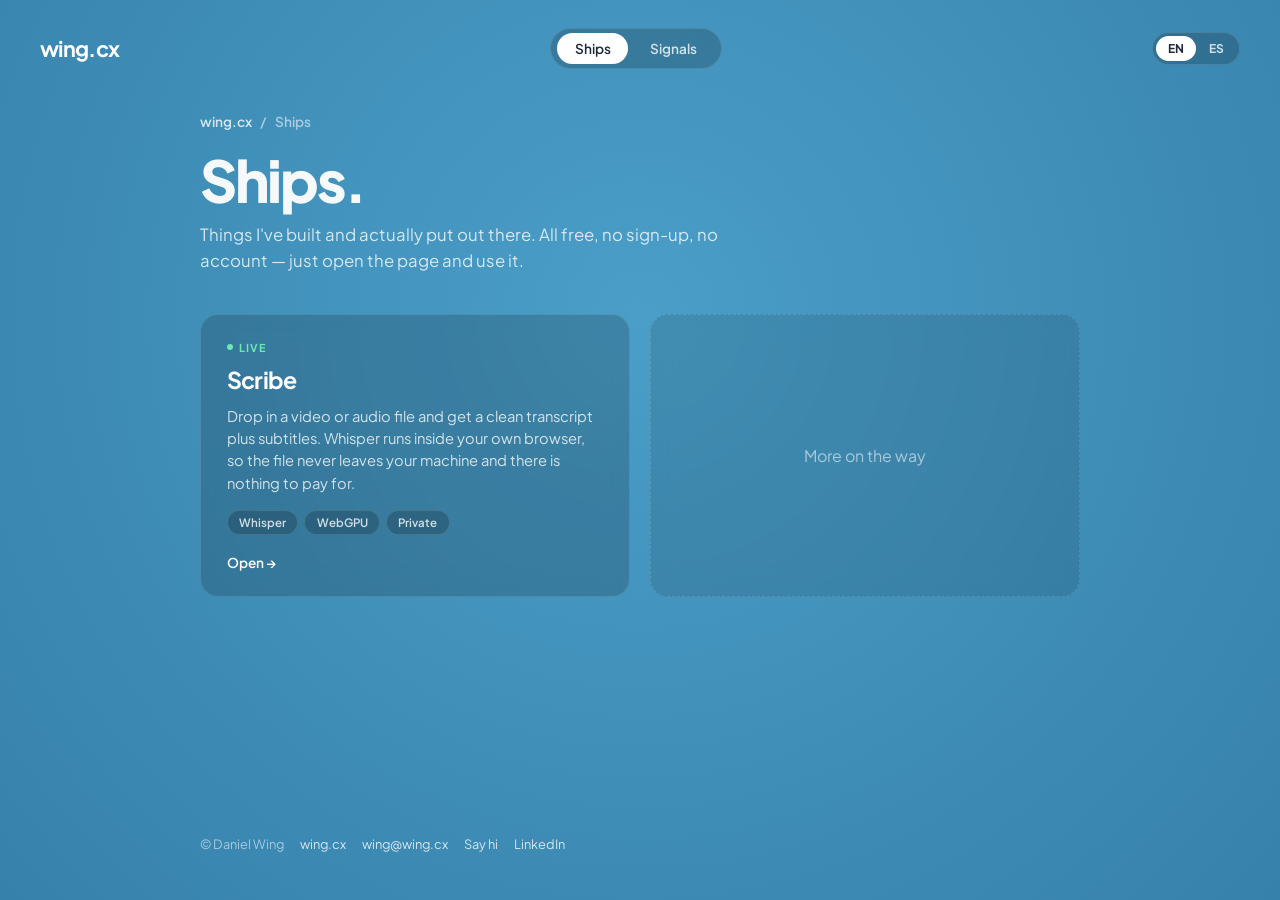
==== commit 8628e273: "Quiet the subpage footers down to plain text links The homepage hero keeps its pills - that row is a" ====
--- a/ships/index.html
+++ b/ships/index.html
@@ -85,17 +85,8 @@
     <span data-i18n="footer.copyright">© Daniel Wing</span>
     <a href="/">wing.cx</a>
     <a href="mailto:wing@wing.cx">wing@wing.cx</a>
-
-    <div class="footer-actions">
-      <a href="https://wa.me/REDACTED" target="_blank" rel="noopener noreferrer" class="btn-secondary btn-sm">
-          <svg viewBox="0 0 24 24" aria-hidden="true"><path d="M17.472 14.382c-.297-.149-1.758-.867-2.03-.967-.273-.099-.471-.148-.67.15-.197.297-.767.966-.94 1.164-.173.199-.347.223-.644.075-.297-.15-1.255-.463-2.39-1.475-.883-.788-1.48-1.761-1.653-2.059-.173-.297-.018-.458.13-.606.134-.133.298-.347.446-.52.149-.174.198-.298.298-.497.099-.198.05-.371-.025-.52-.075-.149-.669-1.612-.916-2.207-.242-.579-.487-.5-.669-.51a12.8 12.8 0 0 0-.57-.01c-.198 0-.52.074-.792.372-.272.297-1.04 1.016-1.04 2.479 0 1.462 1.065 2.875 1.213 3.074.149.198 2.096 3.2 5.077 4.487.709.306 1.262.489 1.694.625.712.227 1.36.195 1.872.118.571-.085 1.758-.719 2.006-1.413.248-.694.248-1.289.173-1.413-.074-.124-.272-.198-.57-.347m-5.421 7.403h-.004a9.87 9.87 0 0 1-5.031-1.378l-.361-.214-3.741.982.998-3.648-.235-.374a9.86 9.86 0 0 1-1.51-5.26c.001-5.45 4.436-9.884 9.888-9.884 2.64 0 5.122 1.03 6.988 2.898a9.825 9.825 0 0 1 2.893 6.994c-.003 5.45-4.437 9.884-9.885 9.884m8.413-18.297A11.815 11.815 0 0 0 12.05 0C5.495 0 .16 5.335.157 11.892c0 2.096.547 4.142 1.588 5.945L.057 24l6.305-1.654a11.882 11.882 0 0 0 5.683 1.448h.005c6.554 0 11.89-5.335 11.893-11.893a11.821 11.821 0 0 0-3.48-8.413Z"/></svg>
-          <span data-i18n="nav.sayhi">Say hi</span>
-        </a>
-        <a href="https://www.linkedin.com/in/daniel-wing" target="_blank" rel="noopener noreferrer" class="btn-secondary btn-sm">
-          <svg viewBox="0 0 24 24" aria-hidden="true"><path d="M19 3a2 2 0 0 1 2 2v14a2 2 0 0 1-2 2H5a2 2 0 0 1-2-2V5a2 2 0 0 1 2-2h14m-.5 15.5v-5.3a3.26 3.26 0 0 0-3.26-3.26c-.85 0-1.84.52-2.28 1.3v-1.11h-2.79v8.37h2.79v-4.93c0-.77.62-1.4 1.39-1.4a1.4 1.4 0 0 1 1.4 1.4v4.93h2.75M6.46 8.76a1.65 1.65 0 1 0 0-3.3 1.65 1.65 0 0 0 0 3.3m1.39 9.74v-8.37H5.07v8.37h2.78z"/></svg>
-          <span data-i18n="nav.linkedin">LinkedIn</span>
-        </a>
-    </div>
+    <a href="https://wa.me/REDACTED" target="_blank" rel="noopener noreferrer" data-i18n="nav.sayhi">Say hi</a>
+    <a href="https://www.linkedin.com/in/daniel-wing" target="_blank" rel="noopener noreferrer" data-i18n="nav.linkedin">LinkedIn</a>
   </footer>
 
 </body>
--- a/assets/site.css
+++ b/assets/site.css
@@ -34,6 +34,9 @@
   padding: 0;
 }
 
+/* Column layout so .page can absorb the leftover height and hold the footer
+   at the bottom of the viewport. Without this a short page (e.g. /signals
+   with one card) leaves the footer stranded mid-screen. */
 body {
   background: var(--bg-bottom);
   color: var(--text-main);
@@ -41,6 +44,8 @@
   min-height: 100vh;
   overflow-x: hidden;
   -webkit-font-smoothing: antialiased;
+  display: flex;
+  flex-direction: column;
 }
 
 /* Fixed so the gradient doesn't stretch or tile on long, scrolling pages. */
@@ -160,9 +165,11 @@
 /* ---------- Page shell ---------- */
 
 .page {
+  width: 100%;
   max-width: 960px;
   margin: 0 auto;
   padding: 1rem 2.5rem 5rem 2.5rem;
+  flex: 1 0 auto;
 }
 
 .breadcrumb {
@@ -289,9 +296,11 @@
 /* ---------- Footer ---------- */
 
 .site-footer {
+  width: 100%;
   max-width: 960px;
   margin: 0 auto;
   padding: 0 2.5rem 3rem 2.5rem;
+  flex-shrink: 0;
   font-size: 0.8rem;
   color: var(--text-faint);
   display: flex;
@@ -307,21 +316,6 @@
 
 .site-footer a:hover { color: #ffffff; }
 
-/* Contact lives at the bottom of the page rather than in the header, so the
-   header stays down to brand + nav + language and fits any translation. */
-.footer-actions {
-  margin-left: auto;
-  display: flex;
-  align-items: center;
-  gap: 0.5rem;
-}
-
-.btn-sm {
-  padding: 0.5rem 1rem;
-  font-size: 0.82rem;
-}
-
-.btn-sm svg { width: 14px; height: 14px; }
 
 @media (max-width: 900px) {
   .site-header { padding: 1.25rem 1rem; gap: 0.5rem; }
@@ -353,9 +347,6 @@
   .nav-item svg { width: 16px; height: 16px; }
 
   .lang-opt { padding: 0.3rem 0.55rem; font-size: 0.72rem; }
-
-  /* Contact buttons wrap under the CTA rather than squeezing onto one line. */
-  .footer-actions { margin-left: 0; }
 }
 
 /* ---------- Cards ----------
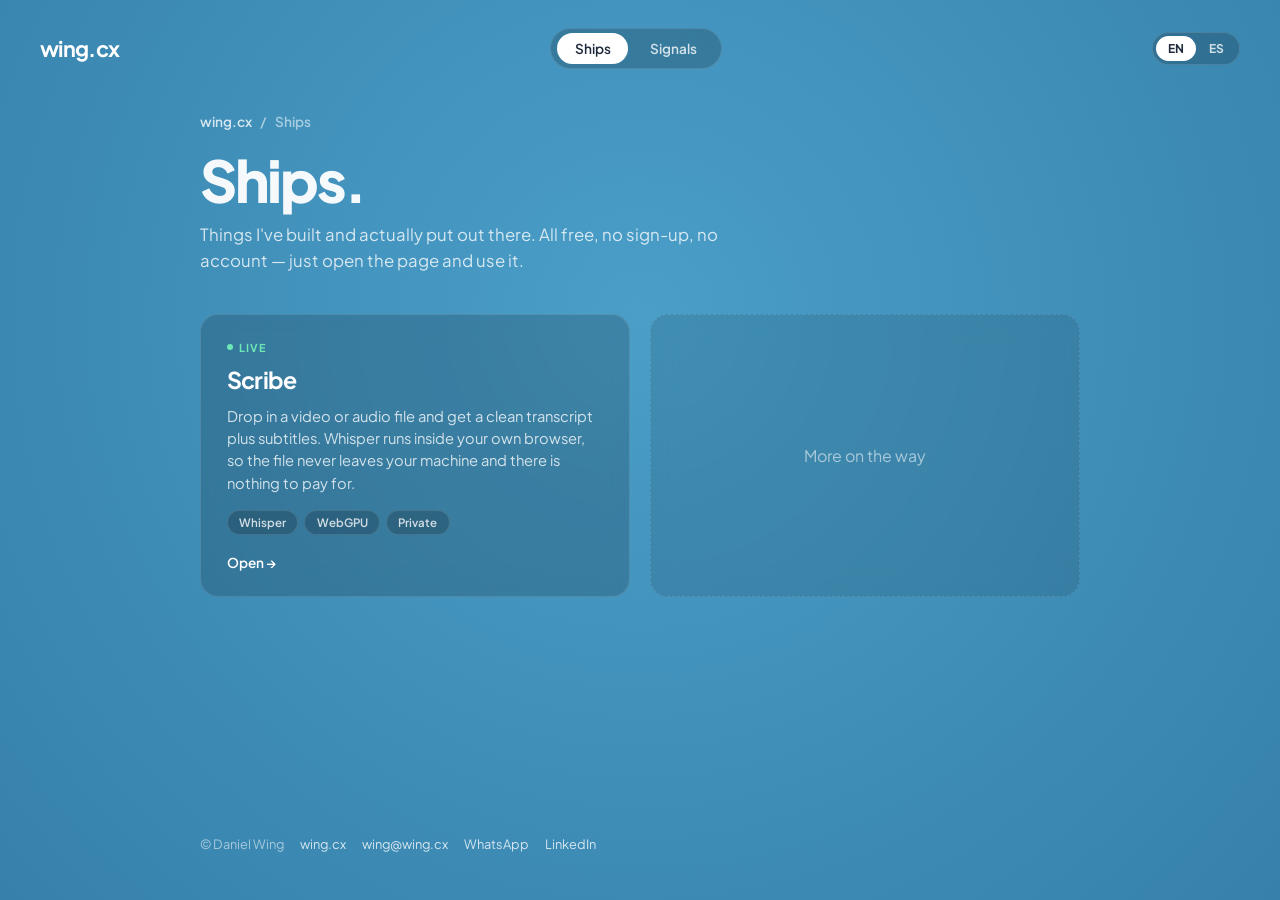
==== commit c7b8454c: "Label the footer WhatsApp link for what it is "Say hi" works in the hero, where the WhatsApp mark si" ====
--- a/ships/index.html
+++ b/ships/index.html
@@ -85,7 +85,7 @@
     <span data-i18n="footer.copyright">© Daniel Wing</span>
     <a href="/">wing.cx</a>
     <a href="mailto:wing@wing.cx">wing@wing.cx</a>
-    <a href="https://wa.me/REDACTED" target="_blank" rel="noopener noreferrer" data-i18n="nav.sayhi">Say hi</a>
+    <a href="https://wa.me/REDACTED" target="_blank" rel="noopener noreferrer" data-i18n="nav.whatsapp">WhatsApp</a>
     <a href="https://www.linkedin.com/in/daniel-wing" target="_blank" rel="noopener noreferrer" data-i18n="nav.linkedin">LinkedIn</a>
   </footer>
 
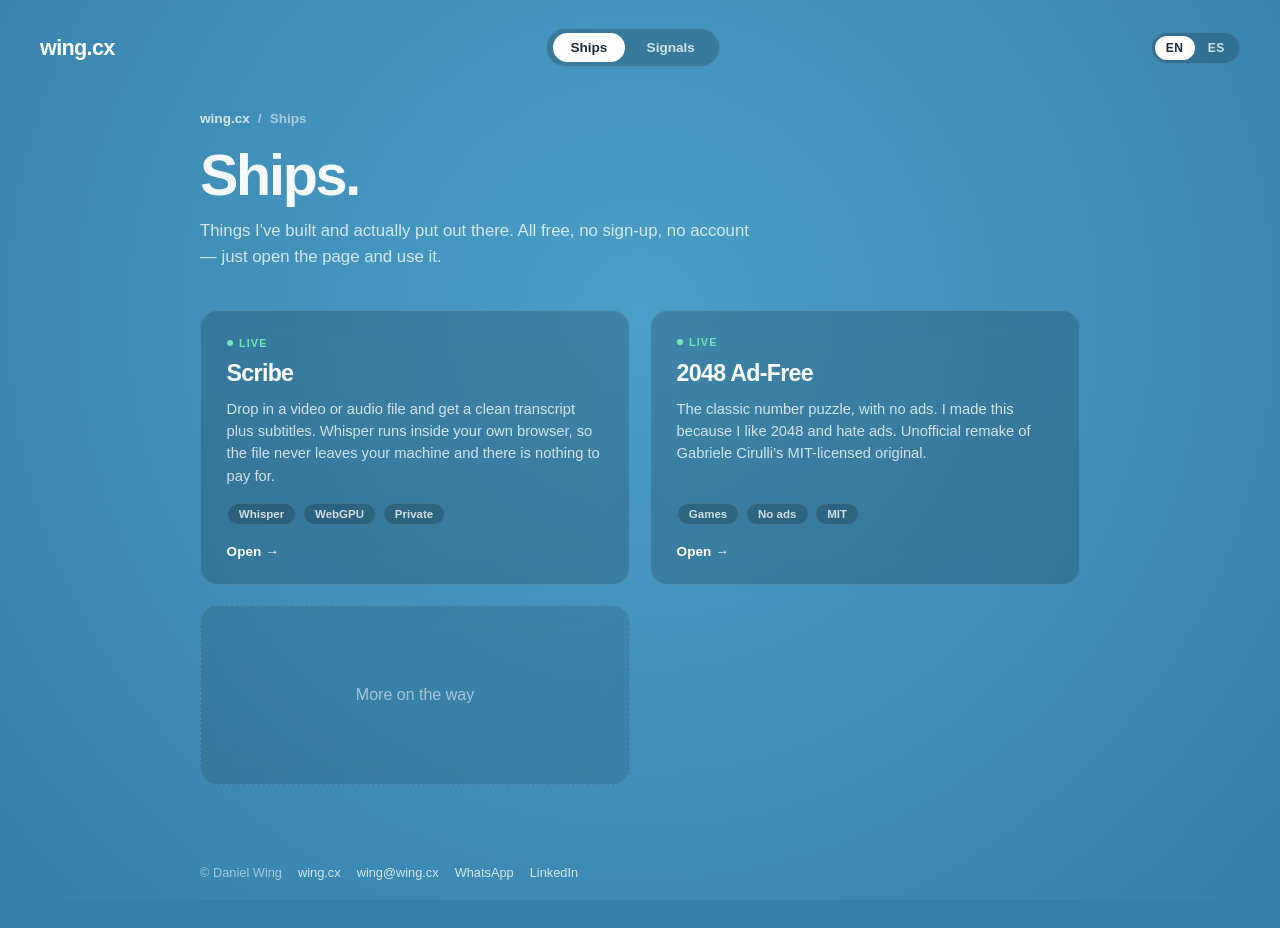
==== commit 21dcbdee: "Publish 2048 Ad-Free under /ships/2048 A free, ad-free 2048 with no tracking, no accounts and no net" ====
--- a/ships/index.html
+++ b/ships/index.html
@@ -8,7 +8,7 @@
   <link rel="canonical" href="https://wing.cx/ships" />
   <link rel="alternate" hreflang="en" href="https://wing.cx/ships?lang=en" />
   <link rel="alternate" hreflang="es" href="https://wing.cx/ships?lang=es" />
-  <meta name="theme-color" content="#3681ab" />
+  <meta name="theme-color" content="#275973" />
 
   <link rel="icon" href="/favicon.svg" type="image/svg+xml" />
   <link rel="icon" href="/favicon-32.png" sizes="32x32" type="image/png" />
@@ -21,9 +21,11 @@
   <meta property="og:description" content="Small, free tools Daniel Wing has built and shipped. No sign-ups, no accounts, no cost." />
   <meta property="og:image" content="https://wing.cx/og-image.jpg" />
 
-  <link rel="preconnect" href="https://fonts.googleapis.com">
-  <link rel="preconnect" href="https://fonts.gstatic.com" crossorigin>
-  <link href="https://fonts.googleapis.com/css2?family=Plus+Jakarta+Sans:wght@400;500;600;700;800;900&display=swap" rel="stylesheet">
+  <!-- Self-hosted Plus Jakarta Sans (see assets/site.css). Preloading the latin
+       subset avoids a flash of fallback text; it is the only font file
+       virtually every visitor needs. -->
+  <link rel="preload" as="font" type="font/woff2"
+        href="/assets/fonts/plus-jakarta-sans-latin.woff2" crossorigin>
   <link rel="stylesheet" href="/assets/site.css">
   <script src="/assets/i18n.js" defer></script>
   <script src="/assets/site.js" defer></script>
@@ -74,6 +76,21 @@
         <p class="card-open"><span data-i18n="ships.open">Open</span> <span class="arrow">→</span></p>
       </a>
 
+      <a href="/ships/2048" class="card">
+        <span class="card-status" data-i18n="ships.status.live">Live</span>
+        <h2 class="card-name" data-i18n="ships.2048.name">2048 Ad-Free</h2>
+        <p class="card-desc" data-i18n="ships.2048.desc">
+          The classic number puzzle, with no ads. I made this because I like 2048 and hate ads.
+          Unofficial remake of Gabriele Cirulli’s MIT-licensed original.
+        </p>
+        <div class="card-tags">
+          <span class="tag" data-i18n="ships.2048.tag1">Games</span>
+          <span class="tag" data-i18n="ships.2048.tag3">No ads</span>
+          <span class="tag">MIT</span>
+        </div>
+        <p class="card-open"><span data-i18n="ships.open">Open</span> <span class="arrow">→</span></p>
+      </a>
+
       <div class="card is-empty">
         <p data-i18n="ships.more">More on the way</p>
       </div>
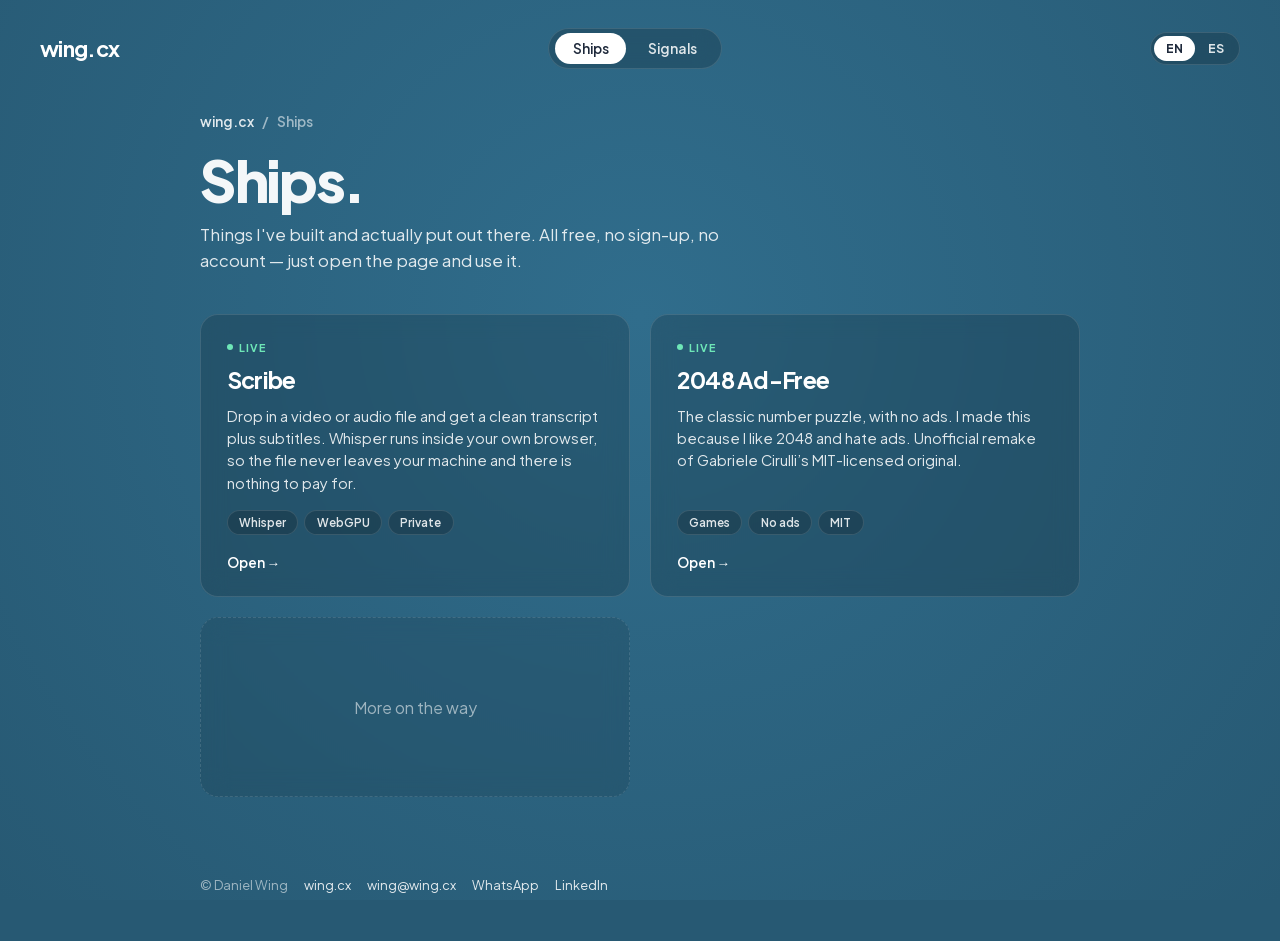
==== commit 02f26172: "Translate the tab title and download buttons, unpublish docs Four keys for page titles and two for t" ====
--- a/ships/index.html
+++ b/ships/index.html
@@ -3,7 +3,7 @@
 <head>
   <meta charset="UTF-8" />
   <meta name="viewport" content="width=device-width, initial-scale=1.0" />
-  <title>Ships — wing.cx</title>
+  <title data-i18n="ships.title">Ships — wing.cx</title>
   <meta name="description" content="Small, free tools Daniel Wing has built and shipped. No sign-ups, no accounts, no cost." />
   <link rel="canonical" href="https://wing.cx/ships" />
   <link rel="alternate" hreflang="en" href="https://wing.cx/ships?lang=en" />
--- a/assets/site.css
+++ b/assets/site.css
@@ -3,12 +3,56 @@
    everything that lives under it. Keep the tokens below in sync with
    index.html if the palette ever moves. */
 
+/* ---------- Typeface ----------
+
+   Plus Jakarta Sans, self-hosted rather than linked from Google's CDN.
+
+   These are the genuine Google Fonts files (v12, variable weight axis 200-800),
+   so the rendering is identical to what the CDN served. Hosting them here means
+   no page on this site hands a visitor's IP to a third party just to draw text,
+   and it drops a DNS lookup plus TLS handshake to two extra origins from every
+   page load.
+
+   One variable file replaces the six static weights the old CDN URL requested.
+   The site uses 200 through 800, which the axis covers exactly. (That URL also
+   asked for 900; nothing here ever used it.)
+
+   Only the latin and latin-ext subsets ship. Every accented character Spanish
+   needs lives in U+0000-00FF, inside latin, so an ES visitor never fetches
+   latin-ext either.
+
+   SIL Open Font License 1.1 — the licence ships beside the files in
+   assets/fonts/OFL.txt, as the OFL requires.
+   Copyright 2020 The Plus Jakarta Sans Project Authors. */
+
+@font-face {
+  font-family: 'Plus Jakarta Sans';
+  font-style: normal;
+  font-weight: 200 800;
+  font-display: swap;
+  src: url('/assets/fonts/plus-jakarta-sans-latin.woff2') format('woff2');
+  unicode-range: U+0000-00FF, U+0131, U+0152-0153, U+02BB-02BC, U+02C6, U+02DA,
+    U+02DC, U+0304, U+0308, U+0329, U+2000-206F, U+20AC, U+2122, U+2191, U+2193,
+    U+2212, U+2215, U+FEFF, U+FFFD;
+}
+
+@font-face {
+  font-family: 'Plus Jakarta Sans';
+  font-style: normal;
+  font-weight: 200 800;
+  font-display: swap;
+  src: url('/assets/fonts/plus-jakarta-sans-latin-ext.woff2') format('woff2');
+  unicode-range: U+0100-02BA, U+02BD-02C5, U+02C7-02CC, U+02CE-02D7, U+02DD-02FF,
+    U+0304, U+0308, U+0329, U+1D00-1DBF, U+1E00-1E9F, U+1EF2-1EFF, U+2020,
+    U+20A0-20AB, U+20AD-20C0, U+2113, U+2C60-2C7F, U+A720-A7FF;
+}
+
 :root {
-  --bg-top: #4a9ec8;
-  --bg-bottom: #3681ab;
+  --bg-top: #306d8c;
+  --bg-bottom: #275973;
 
   --text-main: #ffffff;
-  --text-muted: rgba(255, 255, 255, 0.78);
+  --text-muted: rgba(255, 255, 255, 0.86);
   --text-faint: rgba(255, 255, 255, 0.55);
 
   --pill-bg: rgba(0, 0, 0, 0.18);
@@ -116,12 +160,6 @@
   color: #1e293b;
 }
 
-.nav-item svg {
-  width: 14px;
-  height: 14px;
-  fill: currentColor;
-}
-
 .nav-actions {
   display: flex;
   align-items: center;
@@ -332,9 +370,9 @@
   .panel { padding: 1.15rem; }
 }
 
-/* Below this width the three header groups no longer fit side by side.
-   Navigation and the language switch keep their labels; the two links that
-   also exist elsewhere on the page shrink to their icons. */
+/* Below this width the header tightens up rather than dropping anything.
+   Contact moved to the hero and footers, so only brand, navigation and the
+   language switch are up here and all three keep their labels. */
 @media (max-width: 620px) {
   /* Only three things left up here - brand, nav, language - so one row is
      comfortable even with the longer Spanish labels. */
@@ -343,8 +381,6 @@
 
   .nav-pill-center { padding: 3px 4px; gap: 2px; }
   .nav-item { padding: 0.4rem 0.85rem; font-size: 0.8rem; }
-  .nav-item > span { display: none; }
-  .nav-item svg { width: 16px; height: 16px; }
 
   .lang-opt { padding: 0.3rem 0.55rem; font-size: 0.72rem; }
 }
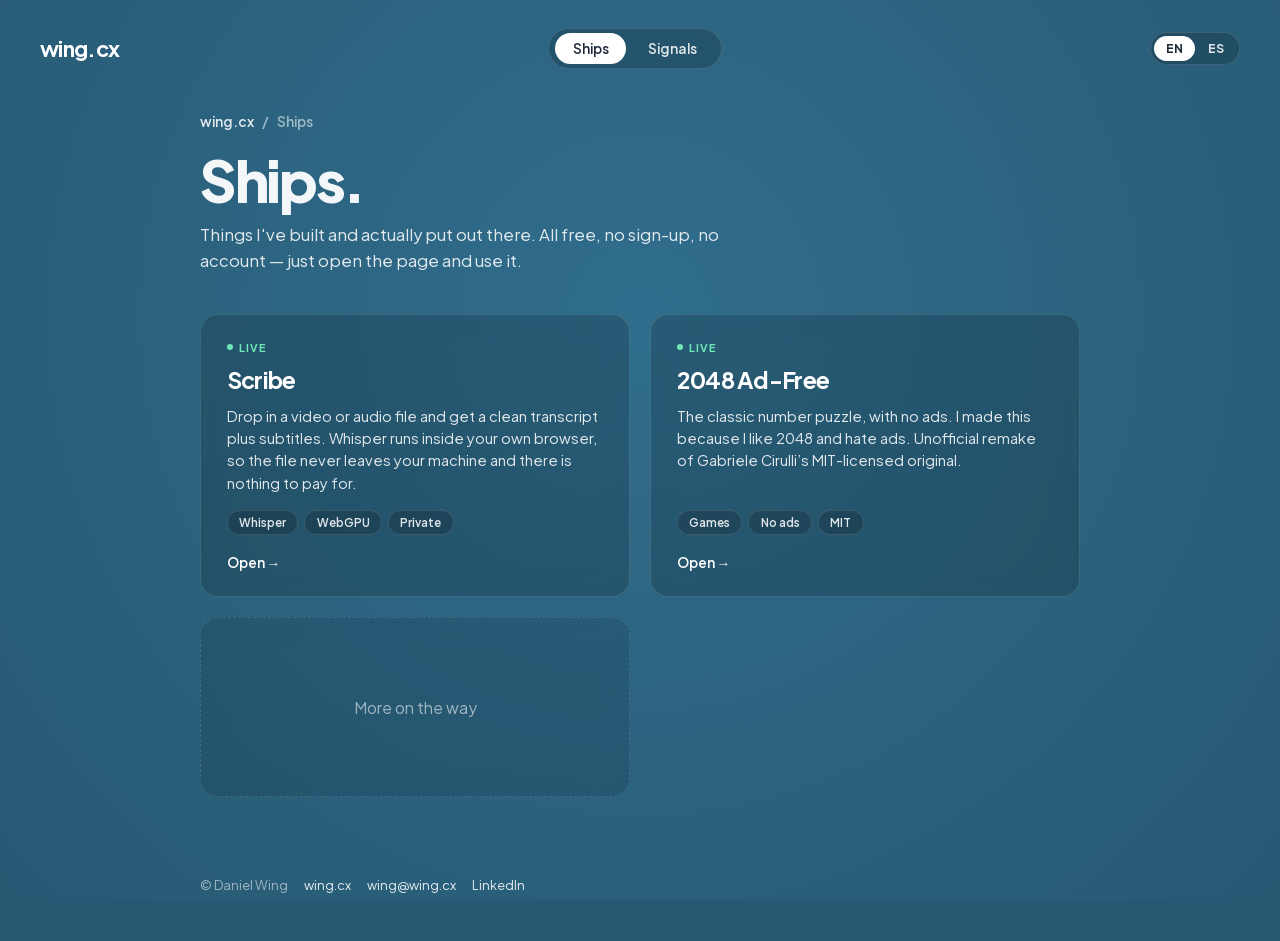
==== commit f1981a90: "Remove the personal phone number from the site The wa.me links carried a personal number in the URL," ====
--- a/ships/index.html
+++ b/ships/index.html
@@ -102,7 +102,6 @@
     <span data-i18n="footer.copyright">© Daniel Wing</span>
     <a href="/">wing.cx</a>
     <a href="mailto:wing@wing.cx">wing@wing.cx</a>
-    <a href="https://wa.me/REDACTED" target="_blank" rel="noopener noreferrer" data-i18n="nav.whatsapp">WhatsApp</a>
     <a href="https://www.linkedin.com/in/daniel-wing" target="_blank" rel="noopener noreferrer" data-i18n="nav.linkedin">LinkedIn</a>
   </footer>
 
